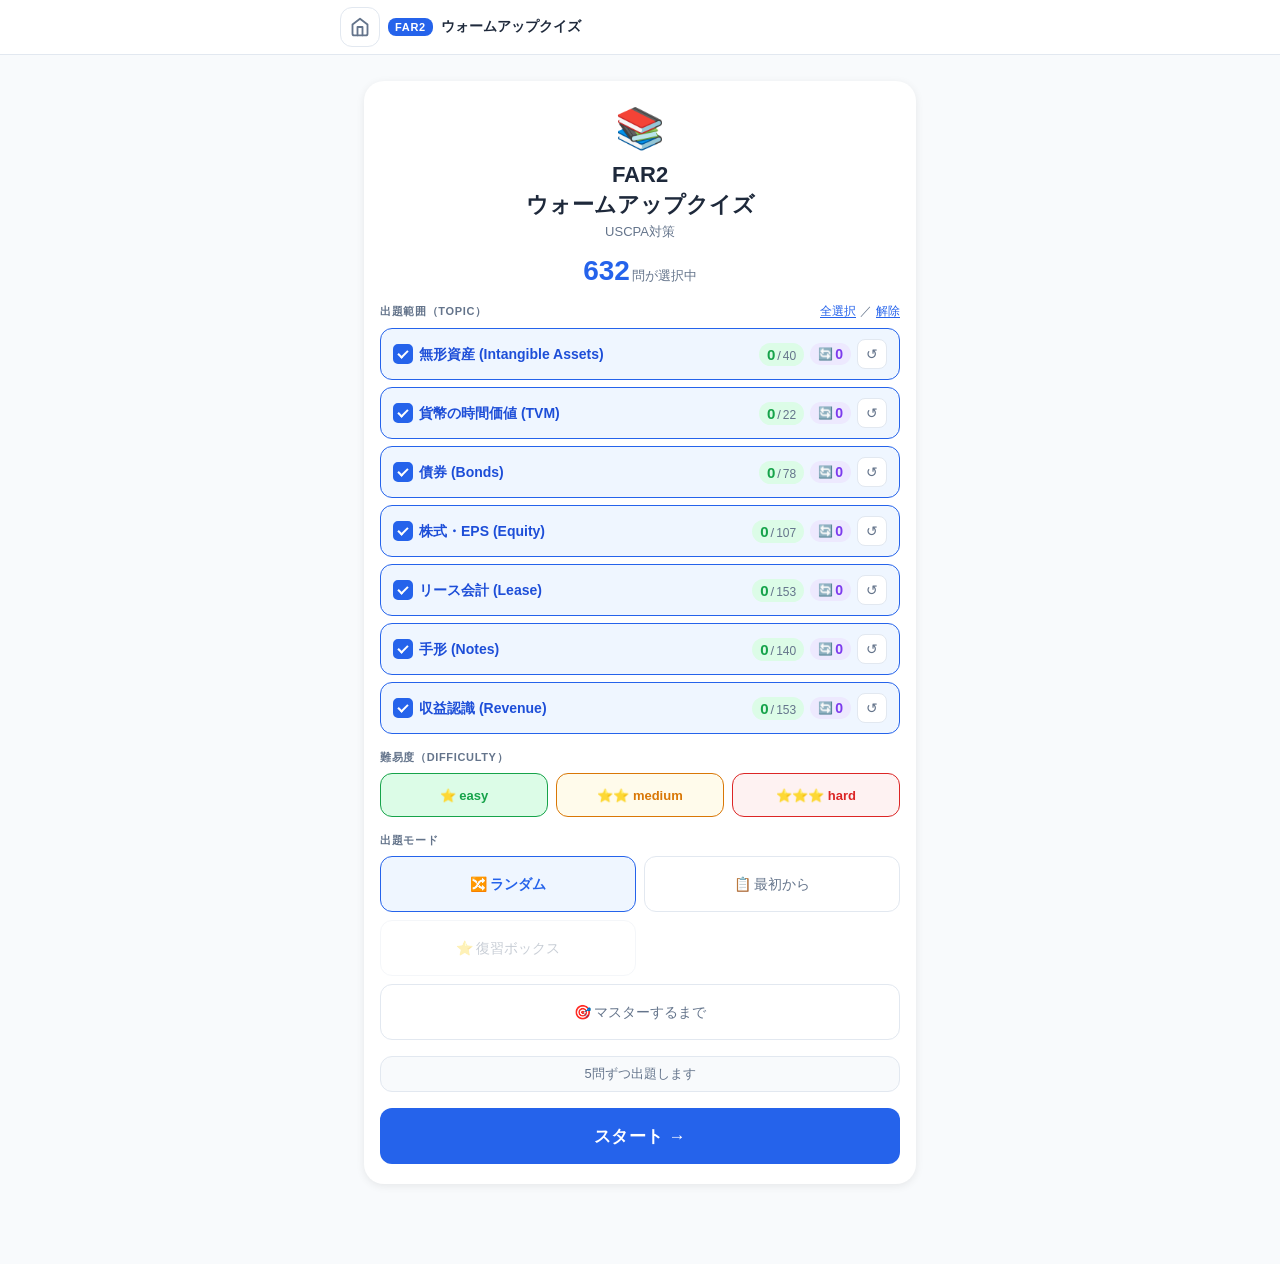
==== uscpa_quiz_v12/site/index.html @ b80e69ef "Add files via upload" ====
<!DOCTYPE html>
<html lang="ja">
<head>
  <meta charset="UTF-8">
  <meta name="viewport" content="width=device-width, initial-scale=1.0, maximum-scale=1.0, user-scalable=no">
  <meta name="apple-mobile-web-app-capable" content="yes">
  <title>FAR2ウォームアップクイズ</title>
  <link rel="stylesheet" href="style.css">
</head>
<body>

<!-- ヘッダー -->
<header class="header">
  <div class="header-inner">
    <div class="header-left">
      <button class="home-btn" onclick="goHome()" title="ホーム">
        <svg width="20" height="20" viewBox="0 0 24 24" fill="none" stroke="currentColor"
             stroke-width="2.2" stroke-linecap="round" stroke-linejoin="round">
          <path d="M3 9l9-7 9 7v11a2 2 0 0 1-2 2H5a2 2 0 0 1-2-2z"/>
          <polyline points="9 22 9 12 15 12 15 22"/>
        </svg>
      </button>
      <span class="brand-badge">FAR2</span>
      <span class="brand-name">ウォームアップクイズ</span>
    </div>
    <div class="header-score hidden" id="headerScore">
      <span class="score-label">正解</span>
      <span id="scoreCorrect">0</span>
      <span class="score-sep">/</span>
      <span id="scoreTotal">0</span>
    </div>
  </div>
</header>

<main class="main">

  <!-- ══ スタート画面 ══ -->
  <div class="screen" id="screenStart">
    <div class="start-card">
      <div class="start-icon">📚</div>
      <h1 class="start-title">FAR2<br>ウォームアップクイズ</h1>
      <p class="start-sub">USCPA対策</p>

      <div class="count-badge">
        <span id="selectedCount">0</span>問が選択中
      </div>

      <!-- 出題範囲 -->
      <section class="section">
        <div class="section-header">
          <span class="section-title">出題範囲（Topic）</span>
          <div class="section-actions">
            <button class="link-btn" onclick="checkAll(true)">全選択</button>
            <span class="link-sep">／</span>
            <button class="link-btn" onclick="checkAll(false)">解除</button>
          </div>
        </div>
        <div id="topicList"></div>
      </section>

      <!-- 難易度フィルタ（新追加） -->
      <section class="section">
        <div class="section-title">難易度（Difficulty）</div>
        <div id="difficultyFilter" class="diff-filter"></div>
      </section>

      <!-- 出題モード -->
      <section class="section">
        <div class="section-title">出題モード</div>
        <div class="mode-grid">
          <button class="mode-btn active" data-mode="random">🔀 ランダム</button>
          <button class="mode-btn" data-mode="sequential">📋 最初から</button>
          <button class="mode-btn mode-review" data-mode="review" id="btnReview" disabled>⭐ 復習ボックス</button>
          <button class="mode-btn mode-master" data-mode="master">🎯 マスターするまで</button>
        </div>
      </section>

      <div class="fixed-count-info">5問ずつ出題します</div>

      <div class="banner banner-review hidden" id="reviewBanner">
        <span>⭐</span><span id="reviewText">復習ボックスに0問あります</span>
      </div>

      <button class="btn-start" id="btnStart" onclick="startQuiz()">スタート →</button>
    </div>
  </div>

  <!-- ══ クイズ画面 ══ -->
  <div class="screen hidden" id="screenQuiz">

    <div class="progress-area">
      <div class="progress-top">
        <span class="q-num" id="qNum">Q1</span>
        <span class="mode-tag" id="modeTag">ランダム</span>
        <span class="progress-text" id="progressText">1 / 5</span>
      </div>
      <div class="progress-bar">
        <div class="progress-fill" id="progressFill"></div>
      </div>
    </div>

    <div class="q-meta">
      <span class="tag tag-cat" id="tagCat">vocab</span>
      <span class="tag tag-topic" id="tagTopic">Topic</span>
      <span class="tag tag-diff" id="tagDiff" style="display:none"></span>
      <span class="topic-progress-badge" id="topicProgressBadge"></span>
    </div>

    <div class="q-card" id="qCard">
      <div class="q-card-top">
        <p class="q-text" id="qText">問題文</p>
        <button class="tts-btn" id="ttsBtn" onclick="speak()" title="読み上げ">
          <svg width="18" height="18" viewBox="0 0 24 24" fill="none" stroke="currentColor"
               stroke-width="2.2" stroke-linecap="round" stroke-linejoin="round">
            <polygon points="11 5 6 9 2 9 2 15 6 15 11 19 11 5"/>
            <path d="M19.07 4.93a10 10 0 0 1 0 14.14"/>
            <path d="M15.54 8.46a5 5 0 0 1 0 7.07"/>
          </svg>
        </button>
      </div>
      <label class="review-label">
        <input type="checkbox" id="reviewCb" onchange="onReviewCbChange()">
        <span>⭐ 復習ボックスに追加</span>
      </label>
    </div>

    <div class="choices" id="choices"></div>

    <button class="btn-skip hidden" id="btnSkip" onclick="skipQuestion()">スキップ →</button>

    <div class="explanation hidden" id="explanation">
      <div class="expl-header">
        <span class="result-icon" id="resultIcon">✓</span>
        <span class="result-label" id="resultLabel">正解！</span>
      </div>
      <p class="expl-text" id="explText"></p>
      <p class="master-info hidden" id="masterInfo"></p>
      <button class="btn-next" onclick="nextQuestion()">次の問題 →</button>
    </div>

  </div>

  <!-- ══ 結果画面 ══ -->
  <div class="screen hidden" id="screenResult">
    <div class="result-card">
      <div class="result-emoji" id="resultEmoji">🎉</div>
      <h2 class="result-title" id="resultTitle">クイズ完了！</h2>
      <div class="result-score">
        <span class="result-big" id="finalCorrect">0</span>
        <span class="result-slash">/</span>
        <span class="result-denom" id="finalTotal">0</span>
      </div>
      <p class="result-pct" id="resultPct">正答率 0%</p>
      <p class="result-msg" id="resultMsg"></p>
      <div class="result-review-info hidden" id="resultReviewInfo">
        ⭐ <span id="resultReviewCount"></span>
      </div>
      <div class="result-btns" id="resultBtns"></div>
    </div>
  </div>

</main>

<script src="questions.js"></script>
<script src="app.js"></script>
</body>
</html>
---- uscpa_quiz_v12/site/style.css ----
/* ============================================================
   USCPA Quiz App v12 — style.css
   v12 追加スタイル:
     ・.diff-filter  — 難易度フィルタ行
     ・.diff-btn     — 難易度ボタン（easy/medium/hard）
     ・.tag-diff-*   — クイズ画面の難易度タグ
   ============================================================ */

*, *::before, *::after { box-sizing: border-box; margin: 0; padding: 0; }

:root {
  --blue:       #2563EB;
  --blue-d:     #1D4ED8;
  --blue-l:     #EFF6FF;
  --blue-m:     #DBEAFE;
  --green:      #16A34A;
  --green-bg:   #F0FDF4;
  --green-l:    #DCFCE7;
  --red:        #DC2626;
  --red-bg:     #FEF2F2;
  --amber:      #D97706;
  --amber-bg:   #FFFBEB;
  --amber-bd:   #FCD34D;
  --purple:     #7C3AED;
  --purple-bg:  #F5F3FF;
  --purple-l:   #EDE9FE;
  --gray-bg:    #F8FAFC;
  --gray-bd:    #E2E8F0;
  --gray-text:  #64748B;
  --text:       #1E293B;
  --white:      #FFFFFF;
  --orange-bg:  #FFF7ED;
  --orange-bd:  #FED7AA;
  --orange-t:   #92400E;

  --r-sm:   8px;
  --r-md:   12px;
  --r-lg:   16px;
  --r-xl:   20px;
  --r-full: 9999px;
  --shadow:    0 2px 8px rgba(0,0,0,.08);
  --shadow-lg: 0 6px 20px rgba(0,0,0,.10);
  --font: 'Hiragino Kaku Gothic ProN','Hiragino Sans','Noto Sans JP',sans-serif;
  --tap: 56px;
}

body {
  font-family: var(--font);
  font-size: 16px;
  color: var(--text);
  background: var(--gray-bg);
  min-height: 100dvh;
  overflow-x: hidden;
  -webkit-tap-highlight-color: transparent;
}

/* ── ヘッダー ── */
.header {
  background: var(--white);
  border-bottom: 1px solid var(--gray-bd);
  position: sticky; top: 0; z-index: 100; padding: 0 12px;
}
.header-inner {
  max-width: 600px; margin: 0 auto; height: 54px;
  display: flex; align-items: center; justify-content: space-between;
}
.header-left { display: flex; align-items: center; gap: 8px; min-width: 0; }
.home-btn {
  flex-shrink: 0; width: 40px; height: 40px;
  border: 1.5px solid var(--gray-bd); border-radius: var(--r-md);
  background: var(--white); color: var(--gray-text);
  cursor: pointer; display: flex; align-items: center; justify-content: center; transition: all .15s;
}
.home-btn:active { background: var(--blue-l); border-color: var(--blue); color: var(--blue); transform: scale(.95); }
.brand-badge {
  background: var(--blue); color: #fff;
  font-size: 11px; font-weight: 700; letter-spacing: .06em;
  padding: 3px 7px; border-radius: var(--r-sm); flex-shrink: 0;
}
.brand-name { font-size: 14px; font-weight: 600; white-space: nowrap; }
.header-score {
  display: flex; align-items: baseline; gap: 2px;
  background: var(--blue-l); padding: 5px 12px;
  border-radius: var(--r-full); font-size: 14px; flex-shrink: 0;
}
.score-label { font-size: 11px; color: var(--blue); font-weight: 600; margin-right: 3px; }
.header-score span:not(.score-label):not(.score-sep) { font-weight: 700; color: var(--blue); }
.score-sep { color: var(--gray-text); margin: 0 1px; }

/* ── メイン ── */
.main { max-width: 600px; margin: 0 auto; padding: 12px 14px 80px; }
.screen { display: block; }
.screen.hidden { display: none !important; }

/* ── スタートカード ── */
.start-card {
  background: var(--white); border-radius: var(--r-xl);
  padding: 24px 16px 20px; margin-top: 10px; box-shadow: var(--shadow);
}
.start-icon { font-size: 40px; text-align: center; display: block; margin-bottom: 8px; }
.start-title { font-size: 22px; font-weight: 700; text-align: center; line-height: 1.35; margin-bottom: 4px; }
.start-sub { font-size: 13px; color: var(--gray-text); text-align: center; margin-bottom: 14px; }
.count-badge { text-align: center; margin-bottom: 16px; font-size: 13px; color: var(--gray-text); }
.count-badge span { font-size: 28px; font-weight: 700; color: var(--blue); margin-right: 2px; }

/* セクション */
.section { margin-bottom: 16px; }
.section-header {
  display: flex; align-items: center;
  justify-content: space-between; margin-bottom: 8px;
}
.section-title {
  font-size: 11px; font-weight: 700; letter-spacing: .06em; text-transform: uppercase;
  color: var(--gray-text); margin-bottom: 8px; display: block;
}
.section-header .section-title { margin-bottom: 0; }
.section-actions { display: flex; align-items: center; gap: 4px; }
.link-btn {
  background: none; border: none; color: var(--blue);
  font-size: 12px; font-family: var(--font); cursor: pointer;
  text-decoration: underline; text-underline-offset: 2px;
}
.link-sep { font-size: 12px; color: var(--gray-text); }

/* ── トピックアイテム ── */
.topic-item {
  display: flex; align-items: center; gap: 6px;
  padding: 10px 12px; border: 1.5px solid var(--gray-bd);
  border-radius: var(--r-md); background: var(--white);
  cursor: pointer; min-height: 52px; margin-bottom: 7px; transition: all .15s;
}
.topic-item:last-child { margin-bottom: 0; }
.topic-item.checked { border-color: var(--blue); background: var(--blue-l); }
.topic-item:active { transform: scale(.99); }

.topic-cb {
  appearance: none; -webkit-appearance: none;
  width: 20px; height: 20px; min-width: 20px;
  border: 2px solid var(--gray-bd); border-radius: 5px;
  background: var(--white); cursor: pointer;
  position: relative; flex-shrink: 0; transition: all .15s;
}
.topic-cb:checked { background: var(--blue); border-color: var(--blue); }
.topic-cb:checked::after {
  content: ''; position: absolute;
  top: 2px; left: 5px; width: 6px; height: 10px;
  border: 2px solid #fff; border-top: none; border-left: none; transform: rotate(45deg);
}
.topic-name { flex: 1; font-size: 14px; font-weight: 500; line-height: 1.3; min-width: 0; }
.topic-item.checked .topic-name { color: var(--blue-d); font-weight: 600; }

.topic-mastery {
  display: flex; align-items: baseline; gap: 2px; flex-shrink: 0;
  font-size: 13px; font-weight: 600; padding: 3px 8px;
  border-radius: var(--r-full); background: var(--green-l); color: var(--green); white-space: nowrap;
}
.mastery-correct { font-size: 15px; font-weight: 700; }
.mastery-sep     { color: var(--gray-text); font-weight: 400; }
.mastery-total   { font-size: 12px; color: var(--gray-text); font-weight: 400; }

.topic-laps {
  flex-shrink: 0; font-size: 12px; font-weight: 600;
  color: var(--purple); background: var(--purple-l);
  padding: 3px 8px; border-radius: var(--r-full);
  white-space: nowrap; display: flex; align-items: center; gap: 2px;
}
.laps-count { font-size: 14px; font-weight: 700; }

.btn-reset-topic {
  flex-shrink: 0; width: 30px; height: 30px;
  border: 1.5px solid var(--gray-bd); border-radius: var(--r-sm);
  background: var(--white); color: var(--gray-text);
  font-size: 14px; cursor: pointer;
  display: flex; align-items: center; justify-content: center; transition: all .15s; line-height: 1;
}
.btn-reset-topic:hover  { border-color: var(--red); color: var(--red); }
.btn-reset-topic:active { background: var(--red-bg); border-color: var(--red); color: var(--red); transform: scale(.92) rotate(-30deg); }

/* ── 難易度フィルタ（v12 新追加） ── */
.diff-filter {
  display: flex;
  gap: 8px;
}
.diff-btn {
  flex: 1;
  min-height: 44px;
  border: 1.5px solid var(--gray-bd);
  border-radius: var(--r-md);
  background: var(--white);
  color: var(--gray-text);
  font-size: 13px;
  font-weight: 600;
  font-family: var(--font);
  cursor: pointer;
  transition: all .15s;
  text-align: center;
  opacity: .5;
}
.diff-btn.active { opacity: 1; }
.diff-btn:active { transform: scale(.97); }

/* easy = 緑 */
.diff-green        { border-color: var(--green); color: var(--green); }
.diff-green.active { background: var(--green-l); }

/* medium = アンバー */
.diff-amber        { border-color: var(--amber); color: var(--amber); }
.diff-amber.active { background: var(--amber-bg); }

/* hard = 赤 */
.diff-red        { border-color: var(--red); color: var(--red); }
.diff-red.active { background: var(--red-bg); }

/* クイズ画面の難易度タグ */
.tag-diff-easy   { background: var(--green-l);  color: var(--green); }
.tag-diff-medium { background: var(--amber-bg); color: var(--amber); }
.tag-diff-hard   { background: var(--red-bg);   color: var(--red);   }

/* ── モードグリッド ── */
.mode-grid { display: grid; grid-template-columns: 1fr 1fr; gap: 8px; }
.mode-btn.mode-master { grid-column: 1 / -1; }
.mode-btn {
  padding: 10px 8px; min-height: var(--tap);
  border: 1.5px solid var(--gray-bd); border-radius: var(--r-md);
  background: var(--white); color: var(--gray-text);
  font-size: 14px; font-weight: 500; font-family: var(--font);
  cursor: pointer; transition: all .15s; line-height: 1.3; text-align: center;
}
.mode-btn:active:not(:disabled) { transform: scale(.97); }
.mode-btn.active { background: var(--blue-l); border-color: var(--blue); color: var(--blue); font-weight: 600; }
.mode-btn:disabled { opacity: .35; cursor: not-allowed; }
.mode-btn.mode-review.active { background: var(--amber-bg); border-color: var(--amber); color: var(--amber); }
.mode-btn.mode-master.active { background: var(--purple-l); border-color: var(--purple); color: var(--purple); }

.fixed-count-info {
  text-align: center; font-size: 13px; color: var(--gray-text);
  background: var(--gray-bg); border: 1px solid var(--gray-bd);
  border-radius: var(--r-md); padding: 8px 12px; margin-bottom: 16px; font-weight: 500;
}

/* バナー */
.banner {
  display: flex; align-items: center; gap: 8px;
  border-radius: var(--r-md); padding: 10px 14px;
  margin-bottom: 10px; font-size: 13px; font-weight: 500;
}
.banner-review { background: var(--amber-bg); border: 1px solid var(--amber-bd); color: var(--amber); }

/* スタートボタン */
.btn-start {
  display: block; width: 100%; min-height: var(--tap);
  padding: 14px; background: var(--blue); color: #fff;
  border: none; border-radius: var(--r-md);
  font-family: var(--font); font-size: 17px; font-weight: 600;
  cursor: pointer; transition: all .15s; letter-spacing: .03em;
}
.btn-start:active   { background: var(--blue-d); transform: scale(.98); }
.btn-start:disabled { background: var(--gray-bd); color: var(--gray-text); cursor: not-allowed; }

/* ── クイズ画面 ── */
.progress-area { padding-top: 12px; margin-bottom: 10px; }
.progress-top { display: flex; align-items: center; gap: 8px; margin-bottom: 6px; }
.q-num { font-size: 18px; font-weight: 700; color: var(--blue); min-width: 36px; flex-shrink: 0; }
.mode-tag {
  font-size: 11px; font-weight: 600; padding: 3px 9px;
  border-radius: var(--r-full); background: var(--blue-m); color: var(--blue-d); flex-shrink: 0;
}
.progress-text { margin-left: auto; font-size: 13px; color: var(--gray-text); font-weight: 500; white-space: nowrap; }
.progress-bar { height: 7px; background: var(--gray-bd); border-radius: var(--r-full); overflow: hidden; }
.progress-fill {
  height: 100%; background: linear-gradient(90deg, var(--blue), #60A5FA);
  border-radius: var(--r-full); transition: width .4s ease; width: 0%;
}

.q-meta { display: flex; align-items: center; gap: 8px; margin-bottom: 8px; flex-wrap: wrap; }
.tag { font-size: 11px; font-weight: 600; padding: 3px 10px; border-radius: var(--r-full); }
.tag-cat   { background: #EDE9FE; color: #5B21B6; }
.tag-topic { background: var(--blue-l); color: var(--blue-d); }
.topic-progress-badge {
  margin-left: auto; font-size: 12px; font-weight: 600;
  color: var(--green); background: var(--green-l);
  padding: 3px 10px; border-radius: var(--r-full); white-space: nowrap; flex-shrink: 0;
}

.q-card {
  background: var(--white); border: 1px solid var(--gray-bd);
  border-radius: var(--r-lg); padding: 16px 14px 12px;
  margin-bottom: 10px; box-shadow: var(--shadow);
}
.q-card-top { display: flex; align-items: flex-start; gap: 12px; margin-bottom: 12px; }
.q-text { flex: 1; font-size: 18px; font-weight: 600; line-height: 1.6; word-break: break-word; }

.tts-btn {
  flex-shrink: 0; width: 40px; height: 40px;
  border: 1.5px solid var(--gray-bd); border-radius: var(--r-sm);
  background: var(--white); color: var(--gray-text);
  cursor: pointer; display: flex; align-items: center; justify-content: center; transition: all .15s;
}
.tts-btn:active   { background: var(--blue-l); border-color: var(--blue); color: var(--blue); }
.tts-btn.speaking { background: var(--blue-l); border-color: var(--blue); color: var(--blue); animation: pulse 1s ease infinite; }
@keyframes pulse { 0%,100%{opacity:1} 50%{opacity:.5} }

.review-label {
  display: flex; align-items: center; gap: 8px; cursor: pointer; padding-top: 10px;
  border-top: 1px solid var(--gray-bd);
  font-size: 14px; color: var(--gray-text); font-weight: 500; user-select: none;
}
.review-label input[type="checkbox"] {
  appearance: none; -webkit-appearance: none;
  width: 20px; height: 20px; min-width: 20px;
  border: 2px solid var(--gray-bd); border-radius: 5px;
  background: var(--white); cursor: pointer;
  position: relative; flex-shrink: 0; transition: all .15s;
}
.review-label input:checked { background: var(--amber); border-color: var(--amber); }
.review-label input:checked::after {
  content: ''; position: absolute;
  top: 2px; left: 5px; width: 6px; height: 10px;
  border: 2px solid #fff; border-top: none; border-left: none; transform: rotate(45deg);
}
.review-label:has(input:checked) { color: var(--amber); font-weight: 600; }

.choices { display: flex; flex-direction: column; gap: 9px; margin-bottom: 10px; }
.choice-btn {
  display: flex; align-items: center; gap: 12px;
  width: 100%; min-height: var(--tap); padding: 13px 14px;
  background: var(--white); border: 1.5px solid var(--gray-bd);
  border-radius: var(--r-md); cursor: pointer;
  font-family: var(--font); font-size: 16px; color: var(--text);
  text-align: left; line-height: 1.5; box-shadow: var(--shadow); transition: all .15s;
}
.choice-btn:active:not(:disabled) { transform: scale(.99); }
.choice-btn:hover:not(:disabled)  { border-color: var(--blue); background: var(--blue-l); }
.choice-label {
  flex-shrink: 0; width: 28px; height: 28px; border-radius: 50%;
  background: var(--gray-bg); border: 1.5px solid var(--gray-bd);
  display: flex; align-items: center; justify-content: center;
  font-size: 12px; font-weight: 700; color: var(--gray-text); transition: all .15s;
}
.choice-text { flex: 1; }
.choice-btn.correct { background: var(--green-bg); border-color: var(--green); color: var(--green); }
.choice-btn.correct .choice-label { background: var(--green); border-color: var(--green); color: #fff; }
.choice-btn.wrong   { background: var(--red-bg); border-color: var(--red); color: var(--red); opacity: .75; }
.choice-btn.wrong   .choice-label { background: var(--red); border-color: var(--red); color: #fff; }
.choice-btn:disabled { cursor: default; pointer-events: none; }

.btn-skip {
  display: block; width: 100%; min-height: 46px; padding: 10px;
  background: var(--white); border: 1.5px dashed var(--gray-bd);
  border-radius: var(--r-md); font-family: var(--font);
  font-size: 14px; color: var(--gray-text); cursor: pointer; margin-bottom: 10px; transition: all .15s;
}
.btn-skip:active { background: var(--gray-bg); transform: scale(.98); }
.btn-skip:hover  { border-color: var(--amber); color: var(--amber); }

.explanation {
  background: var(--white); border: 1px solid var(--gray-bd);
  border-radius: var(--r-lg); padding: 16px 14px;
  box-shadow: var(--shadow); animation: slideUp .22s ease;
}
@keyframes slideUp { from{opacity:0;transform:translateY(10px)} to{opacity:1;transform:translateY(0)} }
.expl-header { display: flex; align-items: center; gap: 10px; margin-bottom: 10px; }
.result-icon {
  width: 30px; height: 30px; border-radius: 50%;
  display: flex; align-items: center; justify-content: center;
  font-size: 15px; font-weight: 700; flex-shrink: 0;
}
.correct-icon { background: var(--green-bg); color: var(--green); }
.wrong-icon   { background: var(--red-bg);   color: var(--red);   }
.result-label { font-size: 16px; font-weight: 700; }
.correct-label { color: var(--green); }
.wrong-label   { color: var(--red);   }
.expl-text {
  font-size: 14px; color: var(--gray-text); line-height: 1.7;
  padding: 10px 12px; background: var(--gray-bg);
  border-radius: var(--r-sm); border-left: 3px solid var(--blue); margin-bottom: 10px;
}
.master-info {
  font-size: 13px; font-weight: 600; color: var(--purple);
  background: var(--purple-bg); padding: 8px 12px;
  border-radius: var(--r-sm); margin-bottom: 10px; text-align: center;
}
.btn-next {
  display: block; width: 100%; min-height: var(--tap); padding: 14px;
  background: var(--blue); color: #fff; border: none;
  border-radius: var(--r-md); font-family: var(--font);
  font-size: 16px; font-weight: 600; cursor: pointer; transition: all .15s;
}
.btn-next:active { background: var(--blue-d); transform: scale(.98); }

/* ── 結果画面 ── */
.result-card {
  background: var(--white); border-radius: var(--r-xl);
  padding: 36px 18px 24px; margin-top: 12px; text-align: center; box-shadow: var(--shadow-lg);
}
.result-emoji { font-size: 56px; display: block; margin-bottom: 10px; }
.result-title { font-size: 20px; font-weight: 700; margin-bottom: 16px; }
.result-score { display: flex; align-items: baseline; justify-content: center; gap: 6px; margin-bottom: 6px; }
.result-big   { font-size: 64px; font-weight: 700; color: var(--blue); line-height: 1; }
.result-slash { font-size: 32px; color: var(--gray-text); }
.result-denom { font-size: 32px; color: var(--gray-text); font-weight: 500; }
.result-pct   { font-size: 17px; color: var(--gray-text); margin-bottom: 6px; }
.result-msg {
  font-size: 14px; color: var(--gray-text); padding: 12px;
  background: var(--gray-bg); border-radius: var(--r-md); margin-bottom: 12px;
}
.result-review-info {
  display: flex; align-items: center; justify-content: center; gap: 6px;
  padding: 10px; background: var(--amber-bg); border: 1px solid var(--amber-bd);
  border-radius: var(--r-md); font-size: 14px; font-weight: 600;
  color: var(--amber); margin-bottom: 16px;
}
.result-btns { display: flex; flex-direction: column; gap: 10px; }
.btn-primary, .btn-secondary {
  width: 100%; min-height: var(--tap); padding: 13px 16px;
  border-radius: var(--r-md); font-family: var(--font);
  font-size: 16px; font-weight: 600; cursor: pointer; transition: all .15s;
}
.btn-primary  { background: var(--blue); color: #fff; border: none; }
.btn-primary:active  { background: var(--blue-d); transform: scale(.98); }
.btn-secondary { background: var(--white); color: var(--blue); border: 1.5px solid var(--blue); }
.btn-secondary:active { background: var(--blue-l); transform: scale(.98); }

/* アニメーション */
.q-card.slide-in { animation: slideIn .2s ease; }
@keyframes slideIn { from{opacity:0;transform:translateX(12px)} to{opacity:1;transform:translateX(0)} }
.hidden { display: none !important; }

/* PC */
@media (min-width: 600px) {
  .main { padding: 16px 24px 80px; }
  .result-btns { flex-direction: row; justify-content: center; }
  .btn-primary, .btn-secondary { width: auto; min-width: 150px; flex: 0 1 auto; }
}
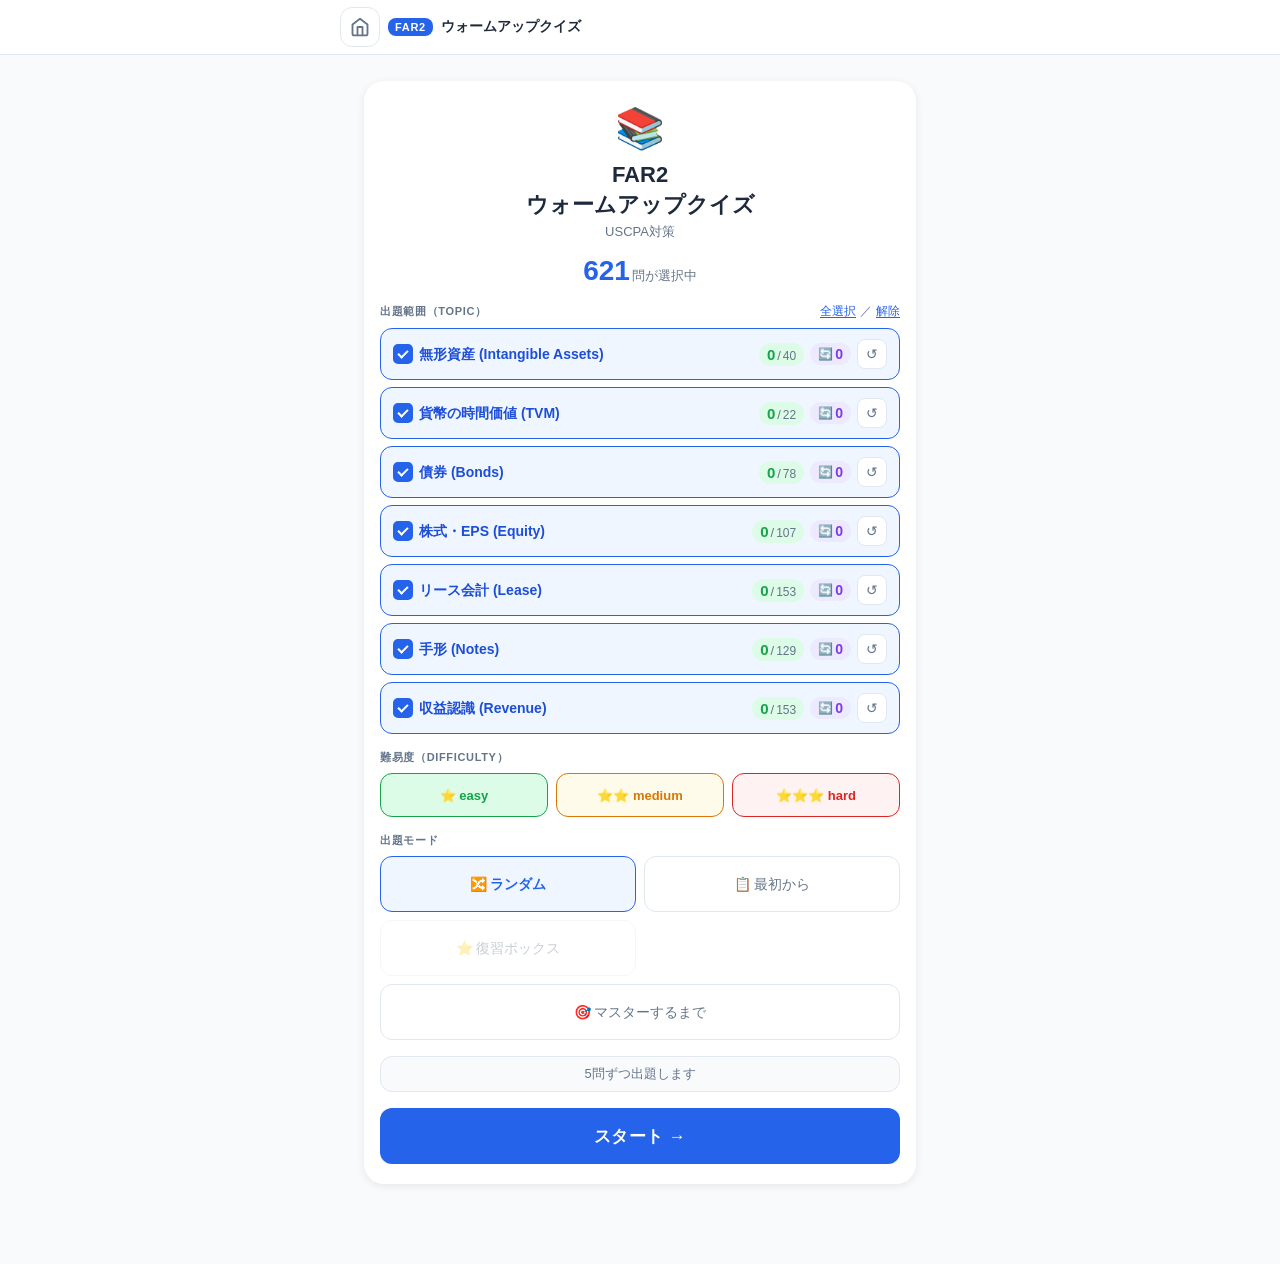
==== commit 81f75149: "Add files via upload" ====
--- a/uscpa_quiz_v12/site/index.html
+++ b/uscpa_quiz_v12/site/index.html
@@ -132,6 +132,14 @@
       <div class="expl-header">
         <span class="result-icon" id="resultIcon">✓</span>
         <span class="result-label" id="resultLabel">正解！</span>
+        <button class="tts-btn expl-tts-btn" id="explTtsBtn" onclick="speakExplanation()" title="解説を読み上げ">
+          <svg width="16" height="16" viewBox="0 0 24 24" fill="none" stroke="currentColor"
+               stroke-width="2.2" stroke-linecap="round" stroke-linejoin="round">
+            <polygon points="11 5 6 9 2 9 2 15 6 15 11 19 11 5"/>
+            <path d="M19.07 4.93a10 10 0 0 1 0 14.14"/>
+            <path d="M15.54 8.46a5 5 0 0 1 0 7.07"/>
+          </svg>
+        </button>
       </div>
       <p class="expl-text" id="explText"></p>
       <p class="master-info hidden" id="masterInfo"></p>
--- a/uscpa_quiz_v12/site/style.css
+++ b/uscpa_quiz_v12/site/style.css
@@ -300,6 +300,13 @@
 .tts-btn.speaking { background: var(--blue-l); border-color: var(--blue); color: var(--blue); animation: pulse 1s ease infinite; }
 @keyframes pulse { 0%,100%{opacity:1} 50%{opacity:.5} }
 
+/* 解説読み上げボタン — 問題カードのボタンより小さめ */
+.expl-tts-btn {
+  margin-left: auto;
+  width: 32px; height: 32px;
+  flex-shrink: 0;
+}
+
 .review-label {
   display: flex; align-items: center; gap: 8px; cursor: pointer; padding-top: 10px;
   border-top: 1px solid var(--gray-bd);
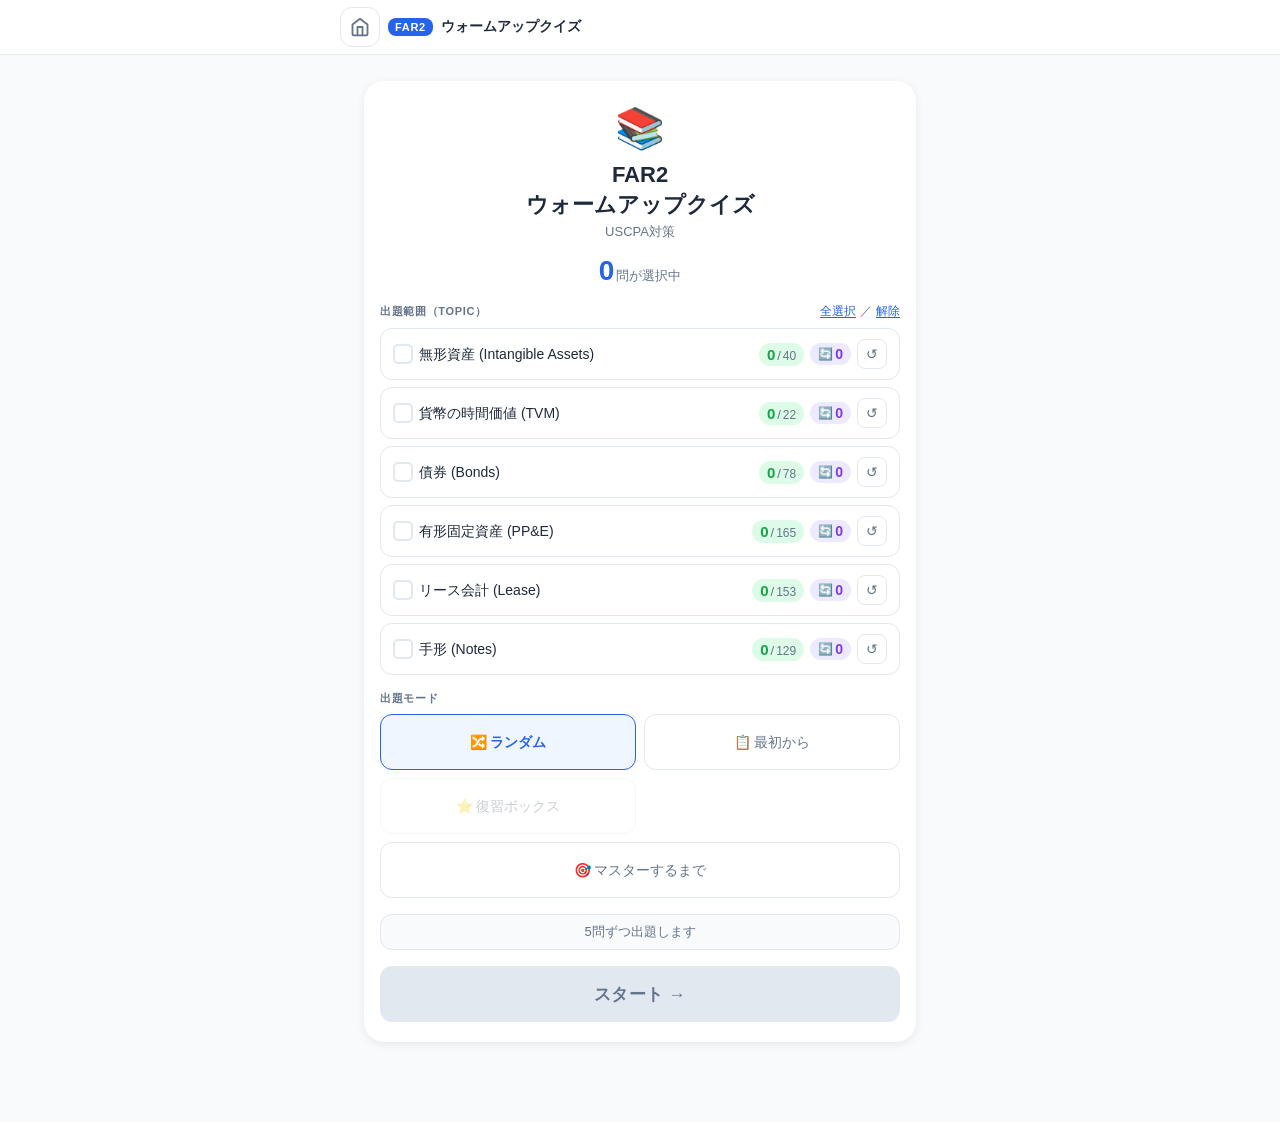
==== commit d7da9195: "Add files via upload" ====
--- a/uscpa_quiz_v12/site/index.html
+++ b/uscpa_quiz_v12/site/index.html
@@ -9,7 +9,6 @@
 </head>
 <body>
 
-<!-- ヘッダー -->
 <header class="header">
   <div class="header-inner">
     <div class="header-left">
@@ -34,7 +33,7 @@
 
 <main class="main">
 
-  <!-- ══ スタート画面 ══ -->
+  <!-- スタート画面 -->
   <div class="screen" id="screenStart">
     <div class="start-card">
       <div class="start-icon">📚</div>
@@ -45,7 +44,6 @@
         <span id="selectedCount">0</span>問が選択中
       </div>
 
-      <!-- 出題範囲 -->
       <section class="section">
         <div class="section-header">
           <span class="section-title">出題範囲（Topic）</span>
@@ -58,13 +56,6 @@
         <div id="topicList"></div>
       </section>
 
-      <!-- 難易度フィルタ（新追加） -->
-      <section class="section">
-        <div class="section-title">難易度（Difficulty）</div>
-        <div id="difficultyFilter" class="diff-filter"></div>
-      </section>
-
-      <!-- 出題モード -->
       <section class="section">
         <div class="section-title">出題モード</div>
         <div class="mode-grid">
@@ -85,7 +76,7 @@
     </div>
   </div>
 
-  <!-- ══ クイズ画面 ══ -->
+  <!-- クイズ画面 -->
   <div class="screen hidden" id="screenQuiz">
 
     <div class="progress-area">
@@ -102,7 +93,6 @@
     <div class="q-meta">
       <span class="tag tag-cat" id="tagCat">vocab</span>
       <span class="tag tag-topic" id="tagTopic">Topic</span>
-      <span class="tag tag-diff" id="tagDiff" style="display:none"></span>
       <span class="topic-progress-badge" id="topicProgressBadge"></span>
     </div>
 
@@ -148,7 +138,7 @@
 
   </div>
 
-  <!-- ══ 結果画面 ══ -->
+  <!-- 結果画面 -->
   <div class="screen hidden" id="screenResult">
     <div class="result-card">
       <div class="result-emoji" id="resultEmoji">🎉</div>
--- a/uscpa_quiz_v12/site/style.css
+++ b/uscpa_quiz_v12/site/style.css
@@ -1,37 +1,28 @@
-/* ============================================================
-   USCPA Quiz App v12 — style.css
-   v12 追加スタイル:
-     ・.diff-filter  — 難易度フィルタ行
-     ・.diff-btn     — 難易度ボタン（easy/medium/hard）
-     ・.tag-diff-*   — クイズ画面の難易度タグ
-   ============================================================ */
+/* USCPA Quiz App v16 — style.css */
 
 *, *::before, *::after { box-sizing: border-box; margin: 0; padding: 0; }
 
 :root {
-  --blue:       #2563EB;
-  --blue-d:     #1D4ED8;
-  --blue-l:     #EFF6FF;
-  --blue-m:     #DBEAFE;
-  --green:      #16A34A;
-  --green-bg:   #F0FDF4;
-  --green-l:    #DCFCE7;
-  --red:        #DC2626;
-  --red-bg:     #FEF2F2;
-  --amber:      #D97706;
-  --amber-bg:   #FFFBEB;
-  --amber-bd:   #FCD34D;
-  --purple:     #7C3AED;
-  --purple-bg:  #F5F3FF;
-  --purple-l:   #EDE9FE;
-  --gray-bg:    #F8FAFC;
-  --gray-bd:    #E2E8F0;
-  --gray-text:  #64748B;
-  --text:       #1E293B;
-  --white:      #FFFFFF;
-  --orange-bg:  #FFF7ED;
-  --orange-bd:  #FED7AA;
-  --orange-t:   #92400E;
+  --blue:      #2563EB;
+  --blue-d:    #1D4ED8;
+  --blue-l:    #EFF6FF;
+  --blue-m:    #DBEAFE;
+  --green:     #16A34A;
+  --green-bg:  #F0FDF4;
+  --green-l:   #DCFCE7;
+  --red:       #DC2626;
+  --red-bg:    #FEF2F2;
+  --amber:     #D97706;
+  --amber-bg:  #FFFBEB;
+  --amber-bd:  #FCD34D;
+  --purple:    #7C3AED;
+  --purple-bg: #F5F3FF;
+  --purple-l:  #EDE9FE;
+  --gray-bg:   #F8FAFC;
+  --gray-bd:   #E2E8F0;
+  --gray-text: #64748B;
+  --text:      #1E293B;
+  --white:     #FFFFFF;
 
   --r-sm:   8px;
   --r-md:   12px;
@@ -54,16 +45,9 @@
   -webkit-tap-highlight-color: transparent;
 }
 
-/* ── ヘッダー ── */
-.header {
-  background: var(--white);
-  border-bottom: 1px solid var(--gray-bd);
-  position: sticky; top: 0; z-index: 100; padding: 0 12px;
-}
-.header-inner {
-  max-width: 600px; margin: 0 auto; height: 54px;
-  display: flex; align-items: center; justify-content: space-between;
-}
+/* ヘッダー */
+.header { background: var(--white); border-bottom: 1px solid var(--gray-bd); position: sticky; top: 0; z-index: 100; padding: 0 12px; }
+.header-inner { max-width: 600px; margin: 0 auto; height: 54px; display: flex; align-items: center; justify-content: space-between; }
 .header-left { display: flex; align-items: center; gap: 8px; min-width: 0; }
 .home-btn {
   flex-shrink: 0; width: 40px; height: 40px;
@@ -72,57 +56,36 @@
   cursor: pointer; display: flex; align-items: center; justify-content: center; transition: all .15s;
 }
 .home-btn:active { background: var(--blue-l); border-color: var(--blue); color: var(--blue); transform: scale(.95); }
-.brand-badge {
-  background: var(--blue); color: #fff;
-  font-size: 11px; font-weight: 700; letter-spacing: .06em;
-  padding: 3px 7px; border-radius: var(--r-sm); flex-shrink: 0;
-}
-.brand-name { font-size: 14px; font-weight: 600; white-space: nowrap; }
-.header-score {
-  display: flex; align-items: baseline; gap: 2px;
-  background: var(--blue-l); padding: 5px 12px;
-  border-radius: var(--r-full); font-size: 14px; flex-shrink: 0;
-}
+.brand-badge { background: var(--blue); color: #fff; font-size: 11px; font-weight: 700; letter-spacing: .06em; padding: 3px 7px; border-radius: var(--r-sm); flex-shrink: 0; }
+.brand-name  { font-size: 14px; font-weight: 600; white-space: nowrap; }
+.header-score { display: flex; align-items: baseline; gap: 2px; background: var(--blue-l); padding: 5px 12px; border-radius: var(--r-full); font-size: 14px; flex-shrink: 0; }
 .score-label { font-size: 11px; color: var(--blue); font-weight: 600; margin-right: 3px; }
 .header-score span:not(.score-label):not(.score-sep) { font-weight: 700; color: var(--blue); }
 .score-sep { color: var(--gray-text); margin: 0 1px; }
 
-/* ── メイン ── */
+/* メイン */
 .main { max-width: 600px; margin: 0 auto; padding: 12px 14px 80px; }
 .screen { display: block; }
 .screen.hidden { display: none !important; }
 
-/* ── スタートカード ── */
-.start-card {
-  background: var(--white); border-radius: var(--r-xl);
-  padding: 24px 16px 20px; margin-top: 10px; box-shadow: var(--shadow);
-}
-.start-icon { font-size: 40px; text-align: center; display: block; margin-bottom: 8px; }
+/* スタートカード */
+.start-card { background: var(--white); border-radius: var(--r-xl); padding: 24px 16px 20px; margin-top: 10px; box-shadow: var(--shadow); }
+.start-icon  { font-size: 40px; text-align: center; display: block; margin-bottom: 8px; }
 .start-title { font-size: 22px; font-weight: 700; text-align: center; line-height: 1.35; margin-bottom: 4px; }
-.start-sub { font-size: 13px; color: var(--gray-text); text-align: center; margin-bottom: 14px; }
+.start-sub   { font-size: 13px; color: var(--gray-text); text-align: center; margin-bottom: 14px; }
 .count-badge { text-align: center; margin-bottom: 16px; font-size: 13px; color: var(--gray-text); }
 .count-badge span { font-size: 28px; font-weight: 700; color: var(--blue); margin-right: 2px; }
 
 /* セクション */
 .section { margin-bottom: 16px; }
-.section-header {
-  display: flex; align-items: center;
-  justify-content: space-between; margin-bottom: 8px;
-}
-.section-title {
-  font-size: 11px; font-weight: 700; letter-spacing: .06em; text-transform: uppercase;
-  color: var(--gray-text); margin-bottom: 8px; display: block;
-}
+.section-header { display: flex; align-items: center; justify-content: space-between; margin-bottom: 8px; }
+.section-title { font-size: 11px; font-weight: 700; letter-spacing: .06em; text-transform: uppercase; color: var(--gray-text); margin-bottom: 8px; display: block; }
 .section-header .section-title { margin-bottom: 0; }
 .section-actions { display: flex; align-items: center; gap: 4px; }
-.link-btn {
-  background: none; border: none; color: var(--blue);
-  font-size: 12px; font-family: var(--font); cursor: pointer;
-  text-decoration: underline; text-underline-offset: 2px;
-}
-.link-sep { font-size: 12px; color: var(--gray-text); }
-
-/* ── トピックアイテム ── */
+.link-btn { background: none; border: none; color: var(--blue); font-size: 12px; font-family: var(--font); cursor: pointer; text-decoration: underline; text-underline-offset: 2px; }
+.link-sep  { font-size: 12px; color: var(--gray-text); }
+
+/* トピックアイテム */
 .topic-item {
   display: flex; align-items: center; gap: 6px;
   padding: 10px 12px; border: 1.5px solid var(--gray-bd);
@@ -131,7 +94,7 @@
 }
 .topic-item:last-child { margin-bottom: 0; }
 .topic-item.checked { border-color: var(--blue); background: var(--blue-l); }
-.topic-item:active { transform: scale(.99); }
+.topic-item:active  { transform: scale(.99); }
 
 .topic-cb {
   appearance: none; -webkit-appearance: none;
@@ -171,52 +134,12 @@
   border: 1.5px solid var(--gray-bd); border-radius: var(--r-sm);
   background: var(--white); color: var(--gray-text);
   font-size: 14px; cursor: pointer;
-  display: flex; align-items: center; justify-content: center; transition: all .15s; line-height: 1;
+  display: flex; align-items: center; justify-content: center; transition: all .15s;
 }
 .btn-reset-topic:hover  { border-color: var(--red); color: var(--red); }
 .btn-reset-topic:active { background: var(--red-bg); border-color: var(--red); color: var(--red); transform: scale(.92) rotate(-30deg); }
 
-/* ── 難易度フィルタ（v12 新追加） ── */
-.diff-filter {
-  display: flex;
-  gap: 8px;
-}
-.diff-btn {
-  flex: 1;
-  min-height: 44px;
-  border: 1.5px solid var(--gray-bd);
-  border-radius: var(--r-md);
-  background: var(--white);
-  color: var(--gray-text);
-  font-size: 13px;
-  font-weight: 600;
-  font-family: var(--font);
-  cursor: pointer;
-  transition: all .15s;
-  text-align: center;
-  opacity: .5;
-}
-.diff-btn.active { opacity: 1; }
-.diff-btn:active { transform: scale(.97); }
-
-/* easy = 緑 */
-.diff-green        { border-color: var(--green); color: var(--green); }
-.diff-green.active { background: var(--green-l); }
-
-/* medium = アンバー */
-.diff-amber        { border-color: var(--amber); color: var(--amber); }
-.diff-amber.active { background: var(--amber-bg); }
-
-/* hard = 赤 */
-.diff-red        { border-color: var(--red); color: var(--red); }
-.diff-red.active { background: var(--red-bg); }
-
-/* クイズ画面の難易度タグ */
-.tag-diff-easy   { background: var(--green-l);  color: var(--green); }
-.tag-diff-medium { background: var(--amber-bg); color: var(--amber); }
-.tag-diff-hard   { background: var(--red-bg);   color: var(--red);   }
-
-/* ── モードグリッド ── */
+/* モードグリッド */
 .mode-grid { display: grid; grid-template-columns: 1fr 1fr; gap: 8px; }
 .mode-btn.mode-master { grid-column: 1 / -1; }
 .mode-btn {
@@ -227,7 +150,7 @@
   cursor: pointer; transition: all .15s; line-height: 1.3; text-align: center;
 }
 .mode-btn:active:not(:disabled) { transform: scale(.97); }
-.mode-btn.active { background: var(--blue-l); border-color: var(--blue); color: var(--blue); font-weight: 600; }
+.mode-btn.active  { background: var(--blue-l); border-color: var(--blue); color: var(--blue); font-weight: 600; }
 .mode-btn:disabled { opacity: .35; cursor: not-allowed; }
 .mode-btn.mode-review.active { background: var(--amber-bg); border-color: var(--amber); color: var(--amber); }
 .mode-btn.mode-master.active { background: var(--purple-l); border-color: var(--purple); color: var(--purple); }
@@ -239,11 +162,7 @@
 }
 
 /* バナー */
-.banner {
-  display: flex; align-items: center; gap: 8px;
-  border-radius: var(--r-md); padding: 10px 14px;
-  margin-bottom: 10px; font-size: 13px; font-weight: 500;
-}
+.banner { display: flex; align-items: center; gap: 8px; border-radius: var(--r-md); padding: 10px 14px; margin-bottom: 10px; font-size: 13px; font-weight: 500; }
 .banner-review { background: var(--amber-bg); border: 1px solid var(--amber-bd); color: var(--amber); }
 
 /* スタートボタン */
@@ -257,20 +176,14 @@
 .btn-start:active   { background: var(--blue-d); transform: scale(.98); }
 .btn-start:disabled { background: var(--gray-bd); color: var(--gray-text); cursor: not-allowed; }
 
-/* ── クイズ画面 ── */
+/* クイズ画面 */
 .progress-area { padding-top: 12px; margin-bottom: 10px; }
-.progress-top { display: flex; align-items: center; gap: 8px; margin-bottom: 6px; }
+.progress-top  { display: flex; align-items: center; gap: 8px; margin-bottom: 6px; }
 .q-num { font-size: 18px; font-weight: 700; color: var(--blue); min-width: 36px; flex-shrink: 0; }
-.mode-tag {
-  font-size: 11px; font-weight: 600; padding: 3px 9px;
-  border-radius: var(--r-full); background: var(--blue-m); color: var(--blue-d); flex-shrink: 0;
-}
+.mode-tag { font-size: 11px; font-weight: 600; padding: 3px 9px; border-radius: var(--r-full); background: var(--blue-m); color: var(--blue-d); flex-shrink: 0; }
 .progress-text { margin-left: auto; font-size: 13px; color: var(--gray-text); font-weight: 500; white-space: nowrap; }
-.progress-bar { height: 7px; background: var(--gray-bd); border-radius: var(--r-full); overflow: hidden; }
-.progress-fill {
-  height: 100%; background: linear-gradient(90deg, var(--blue), #60A5FA);
-  border-radius: var(--r-full); transition: width .4s ease; width: 0%;
-}
+.progress-bar  { height: 7px; background: var(--gray-bd); border-radius: var(--r-full); overflow: hidden; }
+.progress-fill { height: 100%; background: linear-gradient(90deg, var(--blue), #60A5FA); border-radius: var(--r-full); transition: width .4s ease; width: 0%; }
 
 .q-meta { display: flex; align-items: center; gap: 8px; margin-bottom: 8px; flex-wrap: wrap; }
 .tag { font-size: 11px; font-weight: 600; padding: 3px 10px; border-radius: var(--r-full); }
@@ -282,11 +195,7 @@
   padding: 3px 10px; border-radius: var(--r-full); white-space: nowrap; flex-shrink: 0;
 }
 
-.q-card {
-  background: var(--white); border: 1px solid var(--gray-bd);
-  border-radius: var(--r-lg); padding: 16px 14px 12px;
-  margin-bottom: 10px; box-shadow: var(--shadow);
-}
+.q-card { background: var(--white); border: 1px solid var(--gray-bd); border-radius: var(--r-lg); padding: 16px 14px 12px; margin-bottom: 10px; box-shadow: var(--shadow); }
 .q-card-top { display: flex; align-items: flex-start; gap: 12px; margin-bottom: 12px; }
 .q-text { flex: 1; font-size: 18px; font-weight: 600; line-height: 1.6; word-break: break-word; }
 
@@ -300,29 +209,21 @@
 .tts-btn.speaking { background: var(--blue-l); border-color: var(--blue); color: var(--blue); animation: pulse 1s ease infinite; }
 @keyframes pulse { 0%,100%{opacity:1} 50%{opacity:.5} }
 
-/* 解説読み上げボタン — 問題カードのボタンより小さめ */
-.expl-tts-btn {
-  margin-left: auto;
-  width: 32px; height: 32px;
-  flex-shrink: 0;
-}
+.expl-tts-btn { margin-left: auto; width: 32px; height: 32px; flex-shrink: 0; }
 
 .review-label {
   display: flex; align-items: center; gap: 8px; cursor: pointer; padding-top: 10px;
-  border-top: 1px solid var(--gray-bd);
-  font-size: 14px; color: var(--gray-text); font-weight: 500; user-select: none;
+  border-top: 1px solid var(--gray-bd); font-size: 14px; color: var(--gray-text); font-weight: 500; user-select: none;
 }
 .review-label input[type="checkbox"] {
   appearance: none; -webkit-appearance: none;
   width: 20px; height: 20px; min-width: 20px;
   border: 2px solid var(--gray-bd); border-radius: 5px;
-  background: var(--white); cursor: pointer;
-  position: relative; flex-shrink: 0; transition: all .15s;
+  background: var(--white); cursor: pointer; position: relative; flex-shrink: 0; transition: all .15s;
 }
 .review-label input:checked { background: var(--amber); border-color: var(--amber); }
 .review-label input:checked::after {
-  content: ''; position: absolute;
-  top: 2px; left: 5px; width: 6px; height: 10px;
+  content: ''; position: absolute; top: 2px; left: 5px; width: 6px; height: 10px;
   border: 2px solid #fff; border-top: none; border-left: none; transform: rotate(45deg);
 }
 .review-label:has(input:checked) { color: var(--amber); font-weight: 600; }
@@ -367,11 +268,7 @@
 }
 @keyframes slideUp { from{opacity:0;transform:translateY(10px)} to{opacity:1;transform:translateY(0)} }
 .expl-header { display: flex; align-items: center; gap: 10px; margin-bottom: 10px; }
-.result-icon {
-  width: 30px; height: 30px; border-radius: 50%;
-  display: flex; align-items: center; justify-content: center;
-  font-size: 15px; font-weight: 700; flex-shrink: 0;
-}
+.result-icon { width: 30px; height: 30px; border-radius: 50%; display: flex; align-items: center; justify-content: center; font-size: 15px; font-weight: 700; flex-shrink: 0; }
 .correct-icon { background: var(--green-bg); color: var(--green); }
 .wrong-icon   { background: var(--red-bg);   color: var(--red);   }
 .result-label { font-size: 16px; font-weight: 700; }
@@ -395,11 +292,8 @@
 }
 .btn-next:active { background: var(--blue-d); transform: scale(.98); }
 
-/* ── 結果画面 ── */
-.result-card {
-  background: var(--white); border-radius: var(--r-xl);
-  padding: 36px 18px 24px; margin-top: 12px; text-align: center; box-shadow: var(--shadow-lg);
-}
+/* 結果画面 */
+.result-card { background: var(--white); border-radius: var(--r-xl); padding: 36px 18px 24px; margin-top: 12px; text-align: center; box-shadow: var(--shadow-lg); }
 .result-emoji { font-size: 56px; display: block; margin-bottom: 10px; }
 .result-title { font-size: 20px; font-weight: 700; margin-bottom: 16px; }
 .result-score { display: flex; align-items: baseline; justify-content: center; gap: 6px; margin-bottom: 6px; }
@@ -424,16 +318,14 @@
   font-size: 16px; font-weight: 600; cursor: pointer; transition: all .15s;
 }
 .btn-primary  { background: var(--blue); color: #fff; border: none; }
-.btn-primary:active  { background: var(--blue-d); transform: scale(.98); }
+.btn-primary:active   { background: var(--blue-d); transform: scale(.98); }
 .btn-secondary { background: var(--white); color: var(--blue); border: 1.5px solid var(--blue); }
 .btn-secondary:active { background: var(--blue-l); transform: scale(.98); }
 
-/* アニメーション */
 .q-card.slide-in { animation: slideIn .2s ease; }
 @keyframes slideIn { from{opacity:0;transform:translateX(12px)} to{opacity:1;transform:translateX(0)} }
 .hidden { display: none !important; }
 
-/* PC */
 @media (min-width: 600px) {
   .main { padding: 16px 24px 80px; }
   .result-btns { flex-direction: row; justify-content: center; }
